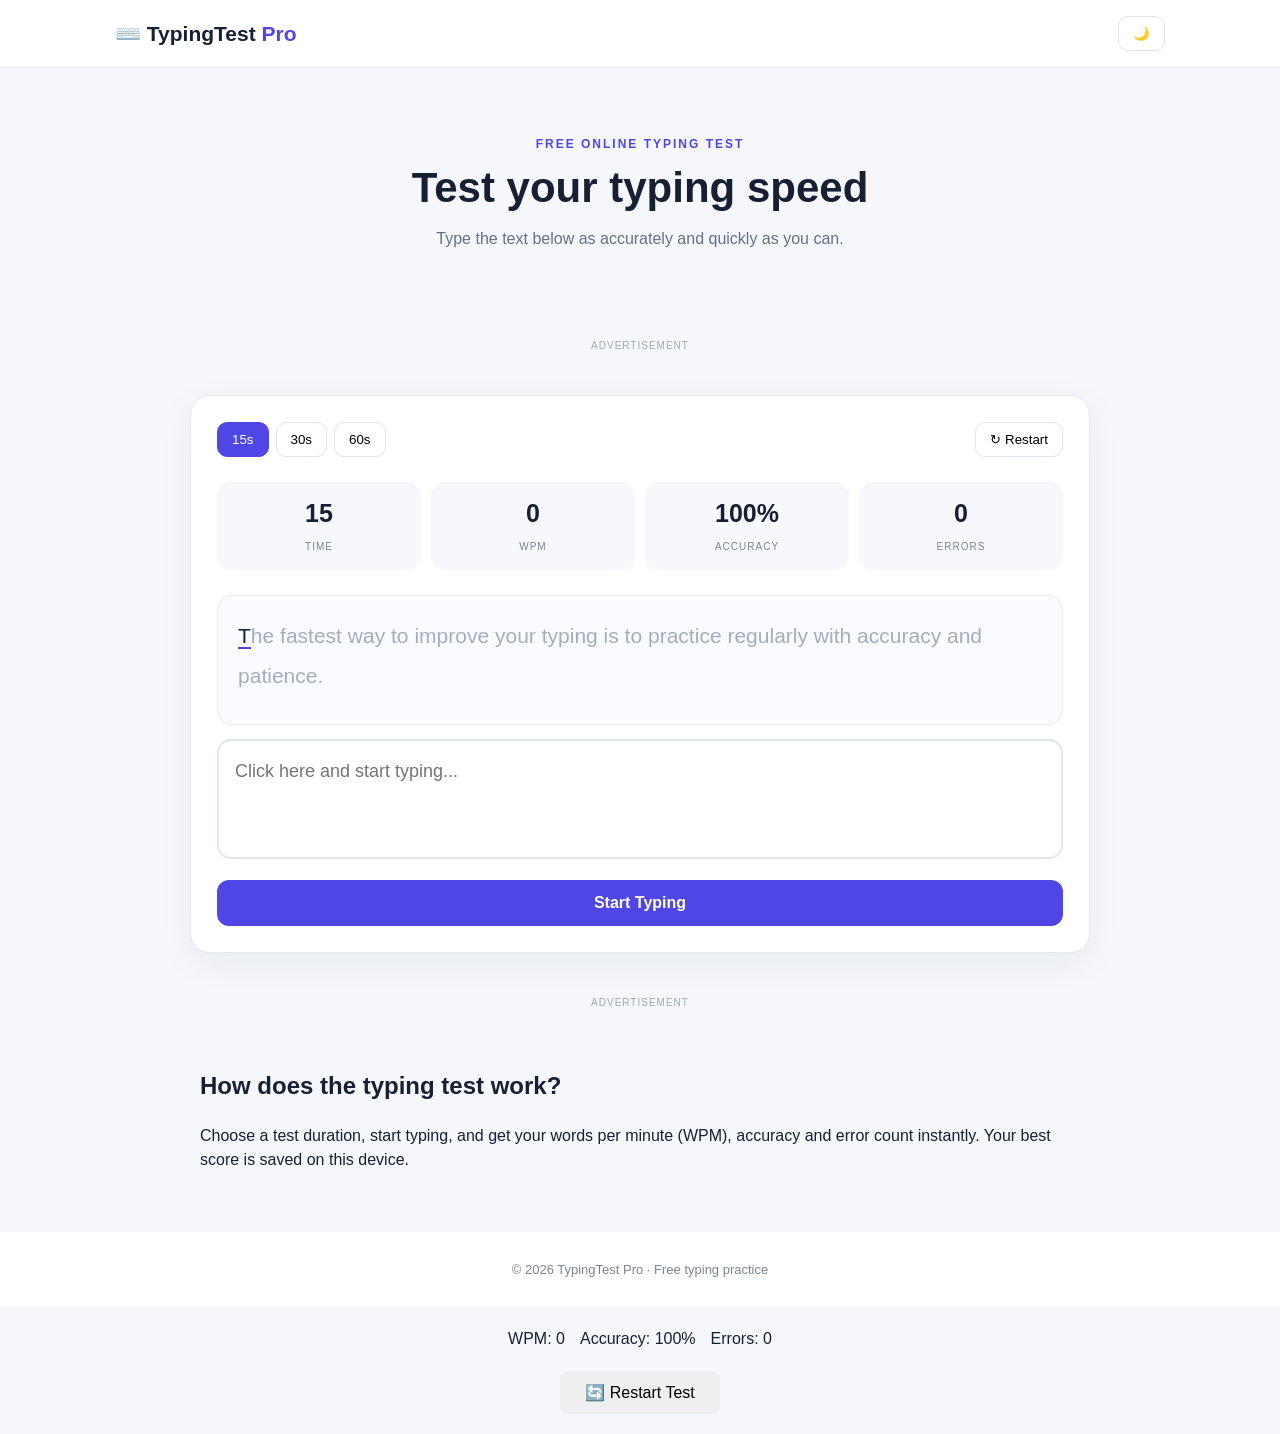
==== index.html @ d23f078a "Update index.html" ====
<!doctype html>
<html lang="en">
<head><script>
  atOptions = {
    'key' : 'dd710abb575d3dab8503ae7235281c71',
    'format' : 'iframe',
    'height' : 250,
    'width' : 300,
    'params' : {}
  };
</script>
<script src="https://underminestudiedboot.com/dd710abb575d3dab8503ae7235281c71/invoke.js"></script>
<meta charset="utf-8">
<meta name="viewport" content="width=device-width,initial-scale=1">
<meta name="description" content="Free typing speed test. Measure WPM and accuracy in seconds.">
<title>TypingTest Pro — Free Typing Speed Test</title>
<link rel="stylesheet" href="style.css">
</head>
<body>
  <script>
  atOptions = {
    'key' : 'dd710abb575d3dab8503ae7235281c71',
    'format' : 'iframe',
    'height' : 250,
    'width' : 300,
    'params' : {}
  };
</script>
<script src="https://underminestudiedboot.com/dd710abb575d3dab8503ae7235281c71/invoke.js"></script>
<header class="topbar">
  <div class="brand">⌨️ TypingTest <span>Pro</span></div>
  <button id="themeBtn" class="ghost">🌙</button>
</header>

<main>
  <section class="hero">
    <p class="eyebrow">FREE ONLINE TYPING TEST</p>
    <h1>Test your typing speed</h1>
    <p>Type the text below as accurately and quickly as you can.</p>
  </section>

  <section class="ad ad-top">ADVERTISEMENT</section>

  <section class="card">
    <div class="controls">
      <div class="modes">
        <button class="time active" data-time="15">15s</button>
        <button class="time" data-time="30">30s</button>
        <button class="time" data-time="60">60s</button>
      </div>
      <button id="restart" class="secondary">↻ Restart</button>
    </div>

    <div class="stats">
      <div><b id="time">15</b><small>TIME</small></div>
      <div><b id="wpm">0</b><small>WPM</small></div>
      <div><b id="accuracy">100%</b><small>ACCURACY</small></div>
      <div><b id="errors">0</b><small>ERRORS</small></div>
    </div>

    <div id="quote" class="quote" aria-label="Text to type"></div>
    <textarea id="input" placeholder="Click here and start typing..." spellcheck="false" autocomplete="off" autocapitalize="off"></textarea>
    <button id="start" class="start">Start Typing</button>
    <div id="result" class="result hidden"></div>
  </section>

  <section class="ad ad-bottom">ADVERTISEMENT</section>

  <section class="info">
    <h2>How does the typing test work?</h2>
    <p>Choose a test duration, start typing, and get your words per minute (WPM), accuracy and error count instantly. Your best score is saved on this device.</p>
  </section>
</main>

<footer>© 2026 TypingTest Pro · Free typing practice</footer>
<script src="script.js"></script><script>
  atOptions = {
    'key' : 'dd710abb575d3dab8503ae7235281c71',
    'format' : 'iframe',
    'height' : 250,
    'width' : 300,
    'params' : {}
  };
</script>
<script src="https://underminestudiedboot.com/dd710abb575d3dab8503ae7235281c71/invoke.js"></script>
  <div style="display:flex;justify-content:center;gap:15px;flex-wrap:wrap;margin:20px 0;">
  <div>WPM: <span id="wpm">0</span></div>
  <div>Accuracy: <span id="accuracy">100</span>%</div>
  <div>Errors: <span id="errors">0</span></div>
</div>

<script>
function updateStats() {
  const input = document.querySelector("textarea, input[type='text']");
  if (!input) return;

  const text = input.value;
  const words = text.trim() ? text.trim().split(/\s+/).length : 0;

  const elapsed = window.startTime
    ? (Date.now() - window.startTime) / 60000
    : 0;

  const wpm = elapsed > 0 ? Math.round(words / elapsed) : 0;

  document.getElementById("wpm").textContent = wpm;
}

document.addEventListener("input", function() {
  if (!window.startTime) window.startTime = Date.now();
  updateStats();
});
</script>
  <div style="text-align:center;margin:20px;">
  <button onclick="location.reload()" 
    style="padding:12px 25px;border:0;border-radius:8px;cursor:pointer;font-size:16px;">
    🔄 Restart Test
  </button>
  </div>
</body><script>
  atOptions = {
    'key' : 'dd710abb575d3dab8503ae7235281c71',
    'format' : 'iframe',
    'height' : 250,
    'width' : 300,
    'params' : {}
  };
</script>
<script src="https://underminestudiedboot.com/dd710abb575d3dab8503ae7235281c71/invoke.js"></script>
</html>
---- style.css ----
*{box-sizing:border-box}body{margin:0;font-family:Inter,Arial,sans-serif;background:#f5f7fb;color:#172033;line-height:1.5}.topbar{height:68px;background:#fff;border-bottom:1px solid #e7eaf0;display:flex;align-items:center;justify-content:space-between;padding:0 max(20px,calc((100% - 1050px)/2));position:sticky;top:0;z-index:5}.brand{font-weight:800;font-size:21px}.brand span{color:#4f46e5}.ghost,.secondary,.time{border:1px solid #dfe3eb;background:#fff;border-radius:10px;padding:9px 14px;cursor:pointer}.hero{text-align:center;padding:55px 20px 28px}.eyebrow{font-size:12px;font-weight:800;letter-spacing:2px;color:#4f46e5}.hero h1{font-size:42px;line-height:1.1;margin:8px 0}.hero p:last-child{color:#657086}.ad{max-width:1050px;margin:15px auto;text-align:center;color:#a0a8b7;font-size:10px;letter-spacing:1px;min-height:70px;display:flex;align-items:center;justify-content:center}.card{max-width:900px;margin:0 auto;background:#fff;border:1px solid #e5e8ef;border-radius:20px;padding:26px;box-shadow:0 10px 35px rgba(20,30,55,.06)}.controls{display:flex;justify-content:space-between;gap:12px}.modes{display:flex;gap:7px}.time.active{background:#4f46e5;color:#fff;border-color:#4f46e5}.stats{display:grid;grid-template-columns:repeat(4,1fr);gap:10px;margin:25px 0}.stats div{background:#f7f8fc;border-radius:14px;text-align:center;padding:13px}.stats b{display:block;font-size:25px}.stats small{font-size:10px;color:#7b8496;letter-spacing:1px}.quote{font-size:21px;line-height:1.9;background:#fafbfe;border:1px solid #e8ebf2;border-radius:14px;padding:20px;min-height:130px;margin-bottom:14px}.quote .correct{color:#172033}.quote .wrong{color:#dc2626;background:#fee2e2}.quote .current{border-bottom:2px solid #4f46e5}.quote .pending{color:#a5adbc}textarea{width:100%;height:120px;resize:none;border:2px solid #e1e5ee;border-radius:14px;padding:16px;font:18px/1.6 Arial;outline:none}textarea:focus{border-color:#4f46e5}.start{width:100%;margin-top:14px;padding:14px;border:0;border-radius:12px;background:#4f46e5;color:#fff;font-size:16px;font-weight:700;cursor:pointer}.result{margin-top:15px;padding:16px;border-radius:12px;background:#eef2ff;text-align:center;font-weight:700}.hidden{display:none}.info{max-width:900px;margin:30px auto 60px;padding:0 10px}.info h2{font-size:24px}footer{text-align:center;padding:28px;background:#fff;color:#7b8496;font-size:13px}@media(max-width:650px){.hero h1{font-size:32px}.card{margin:0 12px;padding:18px}.stats{grid-template-columns:repeat(2,1fr)}.quote{font-size:18px}.controls{align-items:center}.ad{margin-left:15px;margin-right:15px}}body.dark{background:#10131b;color:#eef2f8}body.dark .topbar,body.dark .card,body.dark footer{background:#171b25;border-color:#292f3c}body.dark .quote,body.dark .stats div,body.dark textarea{background:#11151e;color:#eef2f8;border-color:#303746}body.dark .ghost,body.dark .secondary,body.dark .time{background:#171b25;color:#eef2f8;border-color:#303746}
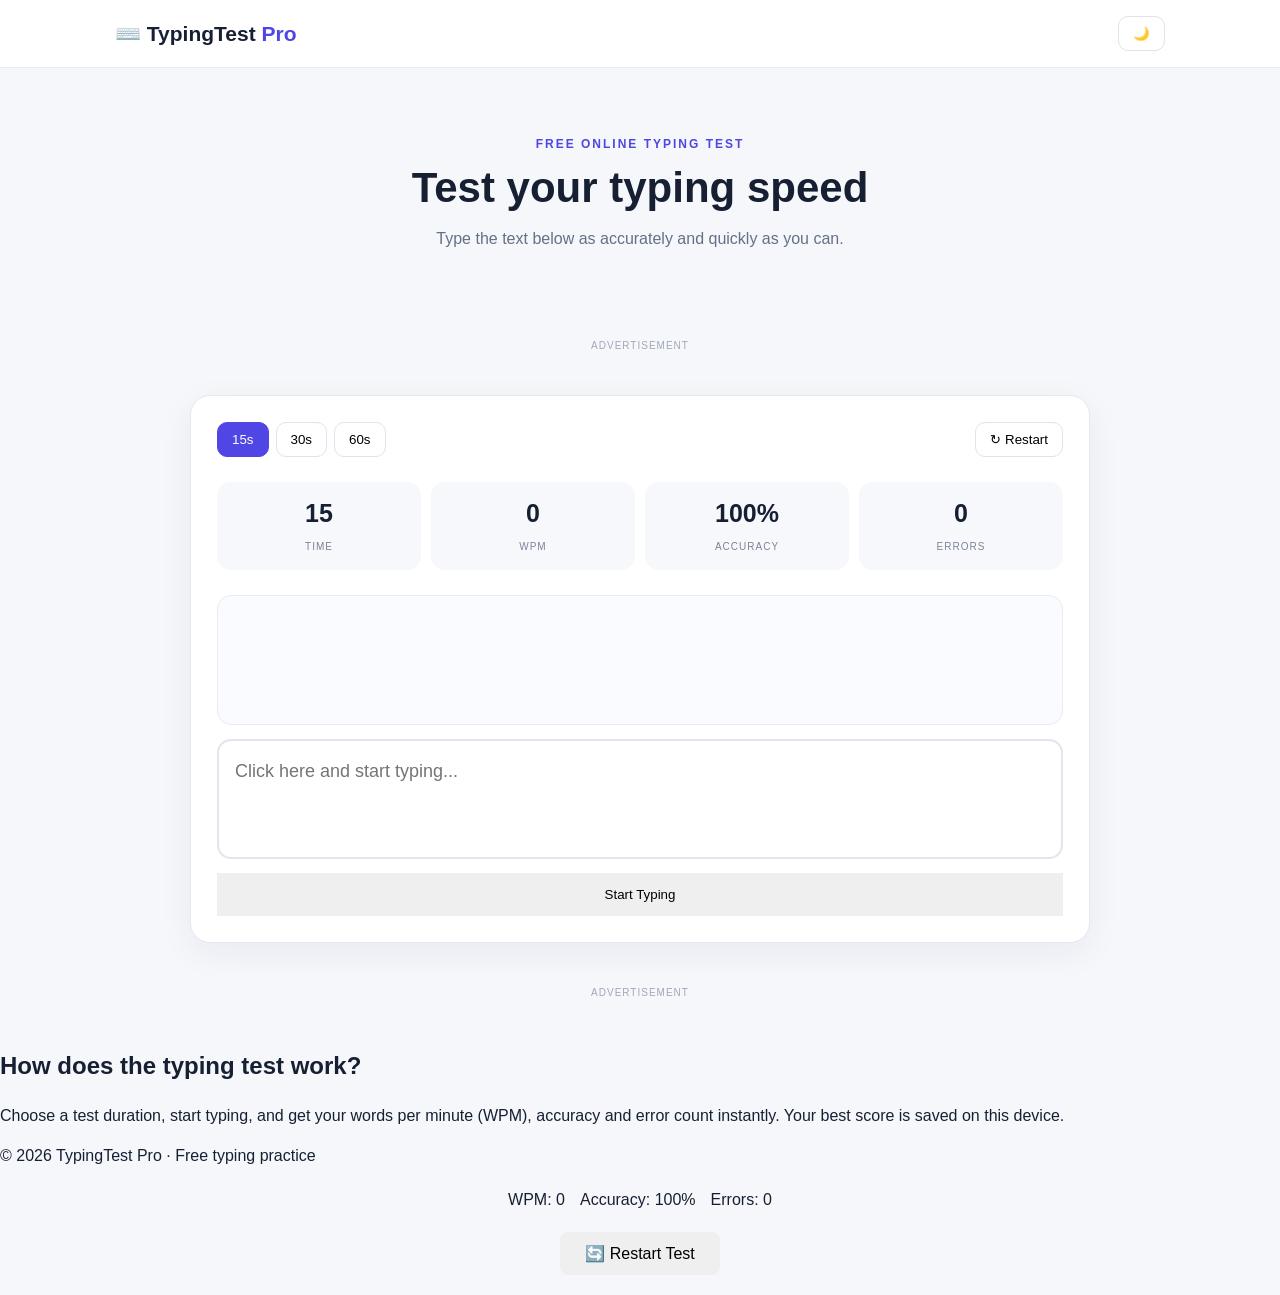
==== commit e3ce7e77: "Update index.html" ====
--- a/index.html
+++ b/index.html
@@ -1,6 +1,14 @@
 <!doctype html>
 <html lang="en">
-<head><script>
+<head>
+  <meta name="description" content="Free online typing speed test. Test your typing speed, WPM, accuracy and errors in 15, 30 or 60 seconds.">
+
+<meta name="keywords" content="typing test, typing speed test, WPM test, typing practice, online typing test">
+
+<meta name="robots" content="index, follow">
+
+<link rel="canonical" href="https://anil007-hub.github.io/typing-test/">
+  <script>
   atOptions = {
     'key' : 'dd710abb575d3dab8503ae7235281c71',
     'format' : 'iframe',
--- a/style.css
+++ b/style.css
@@ -1 +1,219 @@
-*{box-sizing:border-box}body{margin:0;font-family:Inter,Arial,sans-serif;background:#f5f7fb;color:#172033;line-height:1.5}.topbar{height:68px;background:#fff;border-bottom:1px solid #e7eaf0;display:flex;align-items:center;justify-content:space-between;padding:0 max(20px,calc((100% - 1050px)/2));position:sticky;top:0;z-index:5}.brand{font-weight:800;font-size:21px}.brand span{color:#4f46e5}.ghost,.secondary,.time{border:1px solid #dfe3eb;background:#fff;border-radius:10px;padding:9px 14px;cursor:pointer}.hero{text-align:center;padding:55px 20px 28px}.eyebrow{font-size:12px;font-weight:800;letter-spacing:2px;color:#4f46e5}.hero h1{font-size:42px;line-height:1.1;margin:8px 0}.hero p:last-child{color:#657086}.ad{max-width:1050px;margin:15px auto;text-align:center;color:#a0a8b7;font-size:10px;letter-spacing:1px;min-height:70px;display:flex;align-items:center;justify-content:center}.card{max-width:900px;margin:0 auto;background:#fff;border:1px solid #e5e8ef;border-radius:20px;padding:26px;box-shadow:0 10px 35px rgba(20,30,55,.06)}.controls{display:flex;justify-content:space-between;gap:12px}.modes{display:flex;gap:7px}.time.active{background:#4f46e5;color:#fff;border-color:#4f46e5}.stats{display:grid;grid-template-columns:repeat(4,1fr);gap:10px;margin:25px 0}.stats div{background:#f7f8fc;border-radius:14px;text-align:center;padding:13px}.stats b{display:block;font-size:25px}.stats small{font-size:10px;color:#7b8496;letter-spacing:1px}.quote{font-size:21px;line-height:1.9;background:#fafbfe;border:1px solid #e8ebf2;border-radius:14px;padding:20px;min-height:130px;margin-bottom:14px}.quote .correct{color:#172033}.quote .wrong{color:#dc2626;background:#fee2e2}.quote .current{border-bottom:2px solid #4f46e5}.quote .pending{color:#a5adbc}textarea{width:100%;height:120px;resize:none;border:2px solid #e1e5ee;border-radius:14px;padding:16px;font:18px/1.6 Arial;outline:none}textarea:focus{border-color:#4f46e5}.start{width:100%;margin-top:14px;padding:14px;border:0;border-radius:12px;background:#4f46e5;color:#fff;font-size:16px;font-weight:700;cursor:pointer}.result{margin-top:15px;padding:16px;border-radius:12px;background:#eef2ff;text-align:center;font-weight:700}.hidden{display:none}.info{max-width:900px;margin:30px auto 60px;padding:0 10px}.info h2{font-size:24px}footer{text-align:center;padding:28px;background:#fff;color:#7b8496;font-size:13px}@media(max-width:650px){.hero h1{font-size:32px}.card{margin:0 12px;padding:18px}.stats{grid-template-columns:repeat(2,1fr)}.quote{font-size:18px}.controls{align-items:center}.ad{margin-left:15px;margin-right:15px}}body.dark{background:#10131b;color:#eef2f8}body.dark .topbar,body.dark .card,body.dark footer{background:#171b25;border-color:#292f3c}body.dark .quote,body.dark .stats div,body.dark textarea{background:#11151e;color:#eef2f8;border-color:#303746}body.dark .ghost,body.dark .secondary,body.dark .time{background:#171b25;color:#eef2f8;border-color:#303746}+*{
+  box-sizing:border-box;
+}
+
+html{
+  scroll-behavior:smooth;
+}
+
+body{
+  margin:0;
+  font-family:Inter,Arial,sans-serif;
+  background:#f5f7fb;
+  color:#172033;
+  line-height:1.5;
+  overflow-x:hidden;
+}
+
+button,
+textarea{
+  font-family:inherit;
+}
+
+button{
+  -webkit-tap-highlight-color:transparent;
+}
+
+/* TOP BAR */
+.topbar{
+  min-height:68px;
+  background:#fff;
+  border-bottom:1px solid #e7eaf0;
+  display:flex;
+  align-items:center;
+  justify-content:space-between;
+  padding:0 max(20px,calc((100% - 1050px)/2));
+  position:sticky;
+  top:0;
+  z-index:5;
+}
+
+.brand{
+  font-weight:800;
+  font-size:21px;
+}
+
+.brand span{
+  color:#4f46e5;
+}
+
+.ghost,
+.secondary,
+.time{
+  border:1px solid #dfe3eb;
+  background:#fff;
+  border-radius:10px;
+  padding:9px 14px;
+  cursor:pointer;
+  transition:.2s;
+}
+
+.ghost:hover,
+.secondary:hover,
+.time:hover{
+  transform:translateY(-1px);
+}
+
+/* HERO */
+.hero{
+  text-align:center;
+  padding:55px 20px 28px;
+}
+
+.eyebrow{
+  font-size:12px;
+  font-weight:800;
+  letter-spacing:2px;
+  color:#4f46e5;
+}
+
+.hero h1{
+  font-size:42px;
+  line-height:1.1;
+  margin:8px 0;
+}
+
+.hero p:last-child{
+  color:#657086;
+}
+
+/* ADS */
+.ad{
+  max-width:1050px;
+  margin:15px auto;
+  text-align:center;
+  color:#a0a8b7;
+  font-size:10px;
+  letter-spacing:1px;
+  min-height:70px;
+  display:flex;
+  align-items:center;
+  justify-content:center;
+  overflow:hidden;
+}
+
+/* MAIN CARD */
+.card{
+  width:calc(100% - 30px);
+  max-width:900px;
+  margin:0 auto;
+  background:#fff;
+  border:1px solid #e5e8ef;
+  border-radius:20px;
+  padding:26px;
+  box-shadow:0 10px 35px rgba(20,30,55,.06);
+}
+
+/* CONTROLS */
+.controls{
+  display:flex;
+  justify-content:space-between;
+  align-items:center;
+  gap:12px;
+}
+
+.modes{
+  display:flex;
+  gap:7px;
+  flex-wrap:wrap;
+}
+
+.time.active{
+  background:#4f46e5;
+  color:#fff;
+  border-color:#4f46e5;
+}
+
+/* STATS */
+.stats{
+  display:grid;
+  grid-template-columns:repeat(4,1fr);
+  gap:10px;
+  margin:25px 0;
+}
+
+.stats div{
+  background:#f7f8fc;
+  border-radius:14px;
+  text-align:center;
+  padding:13px;
+  min-width:0;
+}
+
+.stats b{
+  display:block;
+  font-size:25px;
+  word-break:break-word;
+}
+
+.stats small{
+  font-size:10px;
+  color:#7b8496;
+  letter-spacing:1px;
+}
+
+/* QUOTE */
+.quote{
+  font-size:21px;
+  line-height:1.9;
+  background:#fafbfe;
+  border:1px solid #e8ebf2;
+  border-radius:14px;
+  padding:20px;
+  min-height:130px;
+  margin-bottom:14px;
+  overflow-wrap:anywhere;
+}
+
+.quote .correct{
+  color:#172033;
+}
+
+.quote .wrong{
+  color:#dc2626;
+  background:#fee2e2;
+}
+
+.quote .current{
+  border-bottom:2px solid #4f46e5;
+}
+
+.quote .pending{
+  color:#a5adbc;
+}
+
+/* INPUT */
+textarea{
+  display:block;
+  width:100%;
+  height:120px;
+  resize:none;
+  border:2px solid #e1e5ee;
+  border-radius:14px;
+  padding:16px;
+  font:18px/1.6 Arial,sans-serif;
+  outline:none;
+  transition:.2s;
+}
+
+textarea:focus{
+  border-color:#4f46e5;
+}
+
+/* START BUTTON */
+.start{
+  width:100%;
+  margin-top:14px;
+  padding:14px;
+  border:0;
+ 
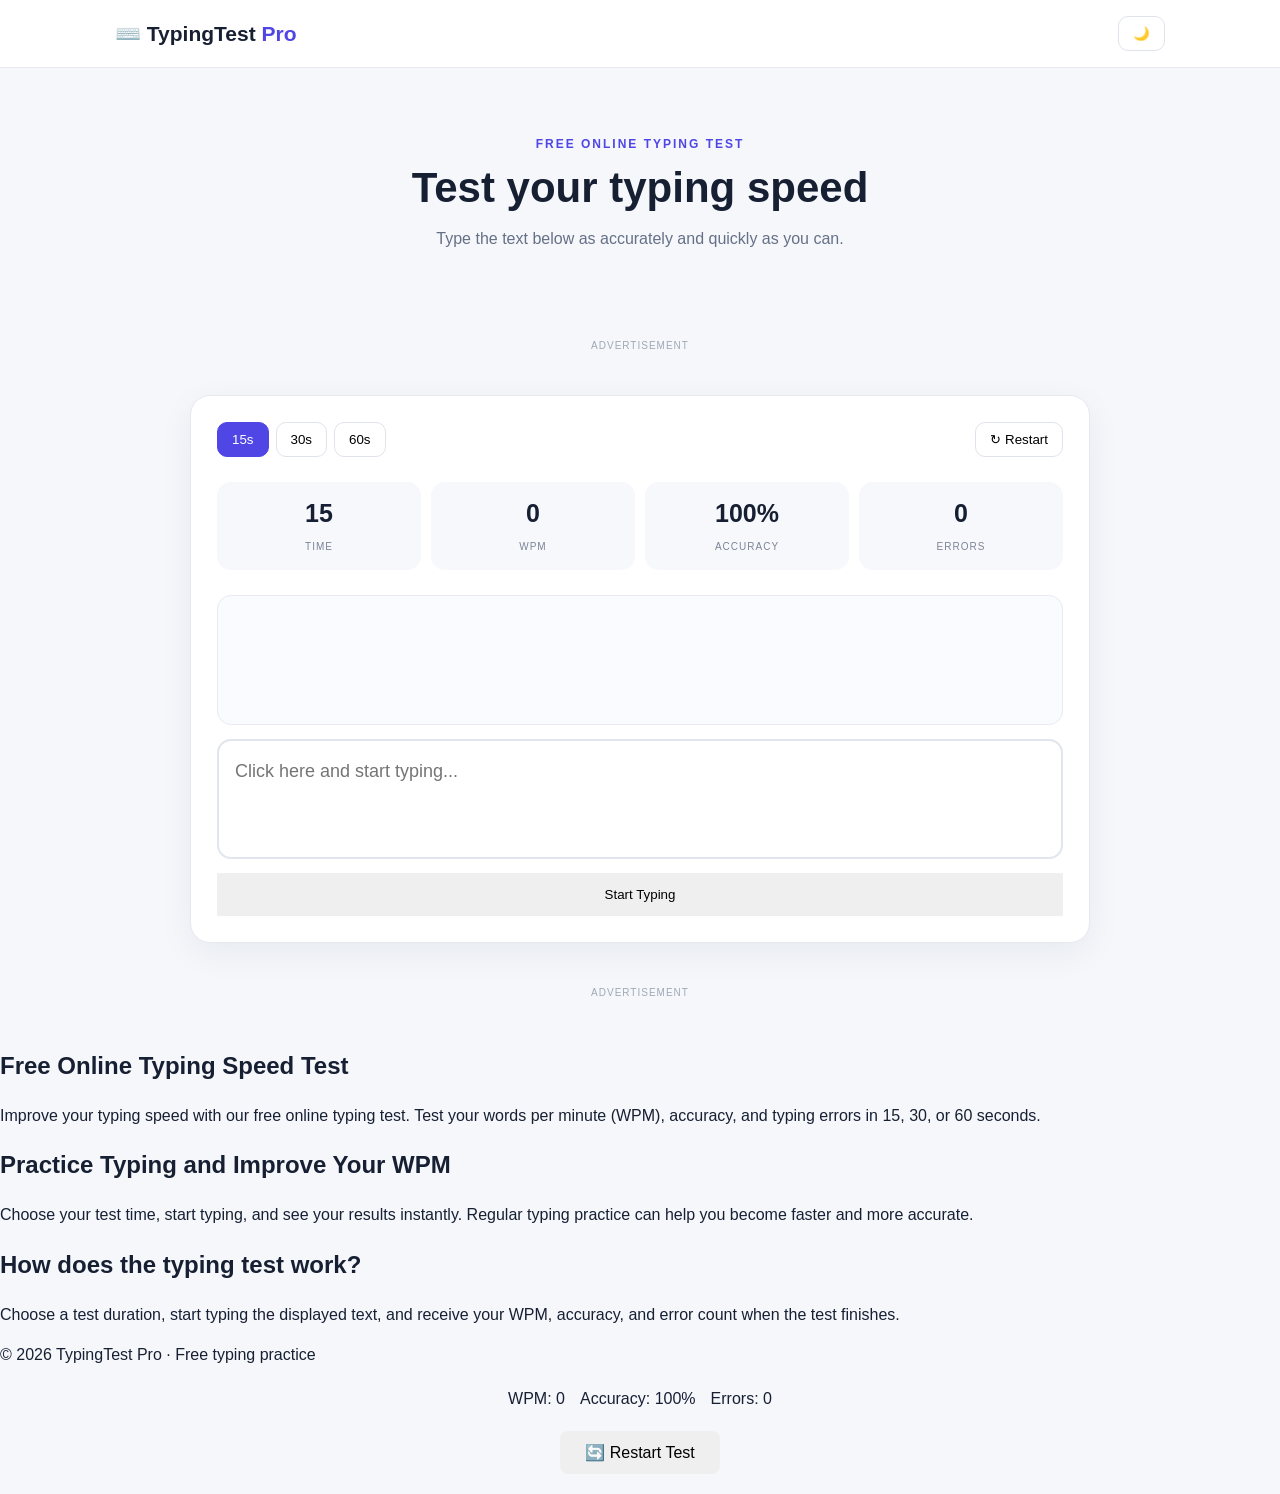
==== commit e39af1aa: "Update index.html" ====
--- a/index.html
+++ b/index.html
@@ -1,7 +1,13 @@
 <!doctype html>
 <html lang="en">
 <head>
+  <title>Free Typing Speed Test – Test Your WPM & Accuracy</title>
+  <meta name="google-site-verification" content="XgRW7GeqAEVSWIoh6iEKVpdFo2V8I3pmKnqkbNcT4Mo" />
   <meta name="description" content="Free online typing speed test. Test your typing speed, WPM, accuracy and errors in 15, 30 or 60 seconds.">
+  <meta property="og:title" content="Free Typing Speed Test">
+<meta property="og:description" content="Test your typing speed, WPM, accuracy and errors online for free.">
+<meta property="og:type" content="website">
+<meta property="og:url" content="https://anil007-hub.github.io/typing-test/">
 
 <meta name="keywords" content="typing test, typing speed test, WPM test, typing practice, online typing test">
 
@@ -74,10 +80,31 @@
 
   <section class="ad ad-bottom">ADVERTISEMENT</section>
 
-  <section class="info">
-    <h2>How does the typing test work?</h2>
-    <p>Choose a test duration, start typing, and get your words per minute (WPM), accuracy and error count instantly. Your best score is saved on this device.</p>
-  </section>
+<section class="info">
+
+  <h2>Free Online Typing Speed Test</h2>
+
+  <p>
+    Improve your typing speed with our free online typing test.
+    Test your words per minute (WPM), accuracy, and typing errors
+    in 15, 30, or 60 seconds.
+  </p>
+
+  <h2>Practice Typing and Improve Your WPM</h2>
+
+  <p>
+    Choose your test time, start typing, and see your results instantly.
+    Regular typing practice can help you become faster and more accurate.
+  </p>
+
+  <h2>How does the typing test work?</h2>
+
+  <p>
+    Choose a test duration, start typing the displayed text, and receive
+    your WPM, accuracy, and error count when the test finishes.
+  </p>
+
+</section>
 </main>
 
 <footer>© 2026 TypingTest Pro · Free typing practice</footer>
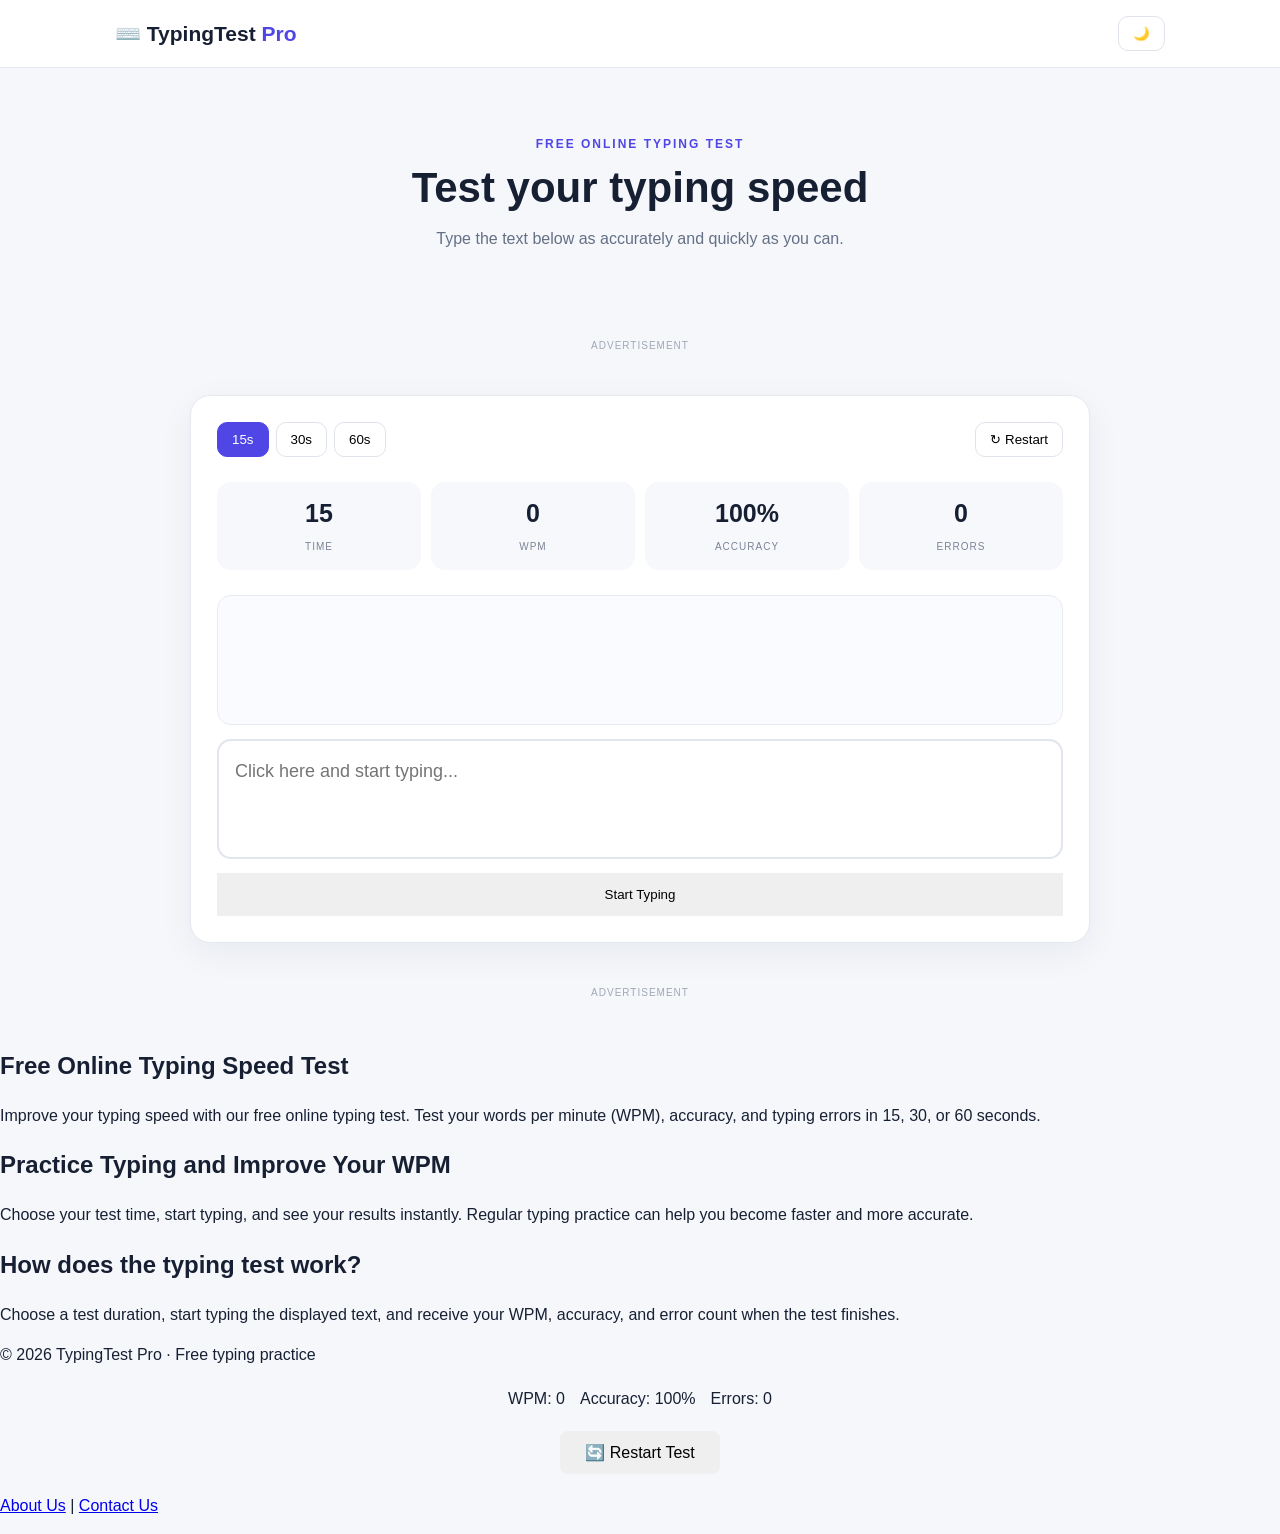
==== commit 64e0b652: "Update index.html" ====
--- a/index.html
+++ b/index.html
@@ -152,6 +152,10 @@
     🔄 Restart Test
   </button>
   </div>
+  <p>
+  <a href="about.html">About Us</a> |
+  <a href="contact.html">Contact Us</a>
+  </p>
 </body><script>
   atOptions = {
     'key' : 'dd710abb575d3dab8503ae7235281c71',
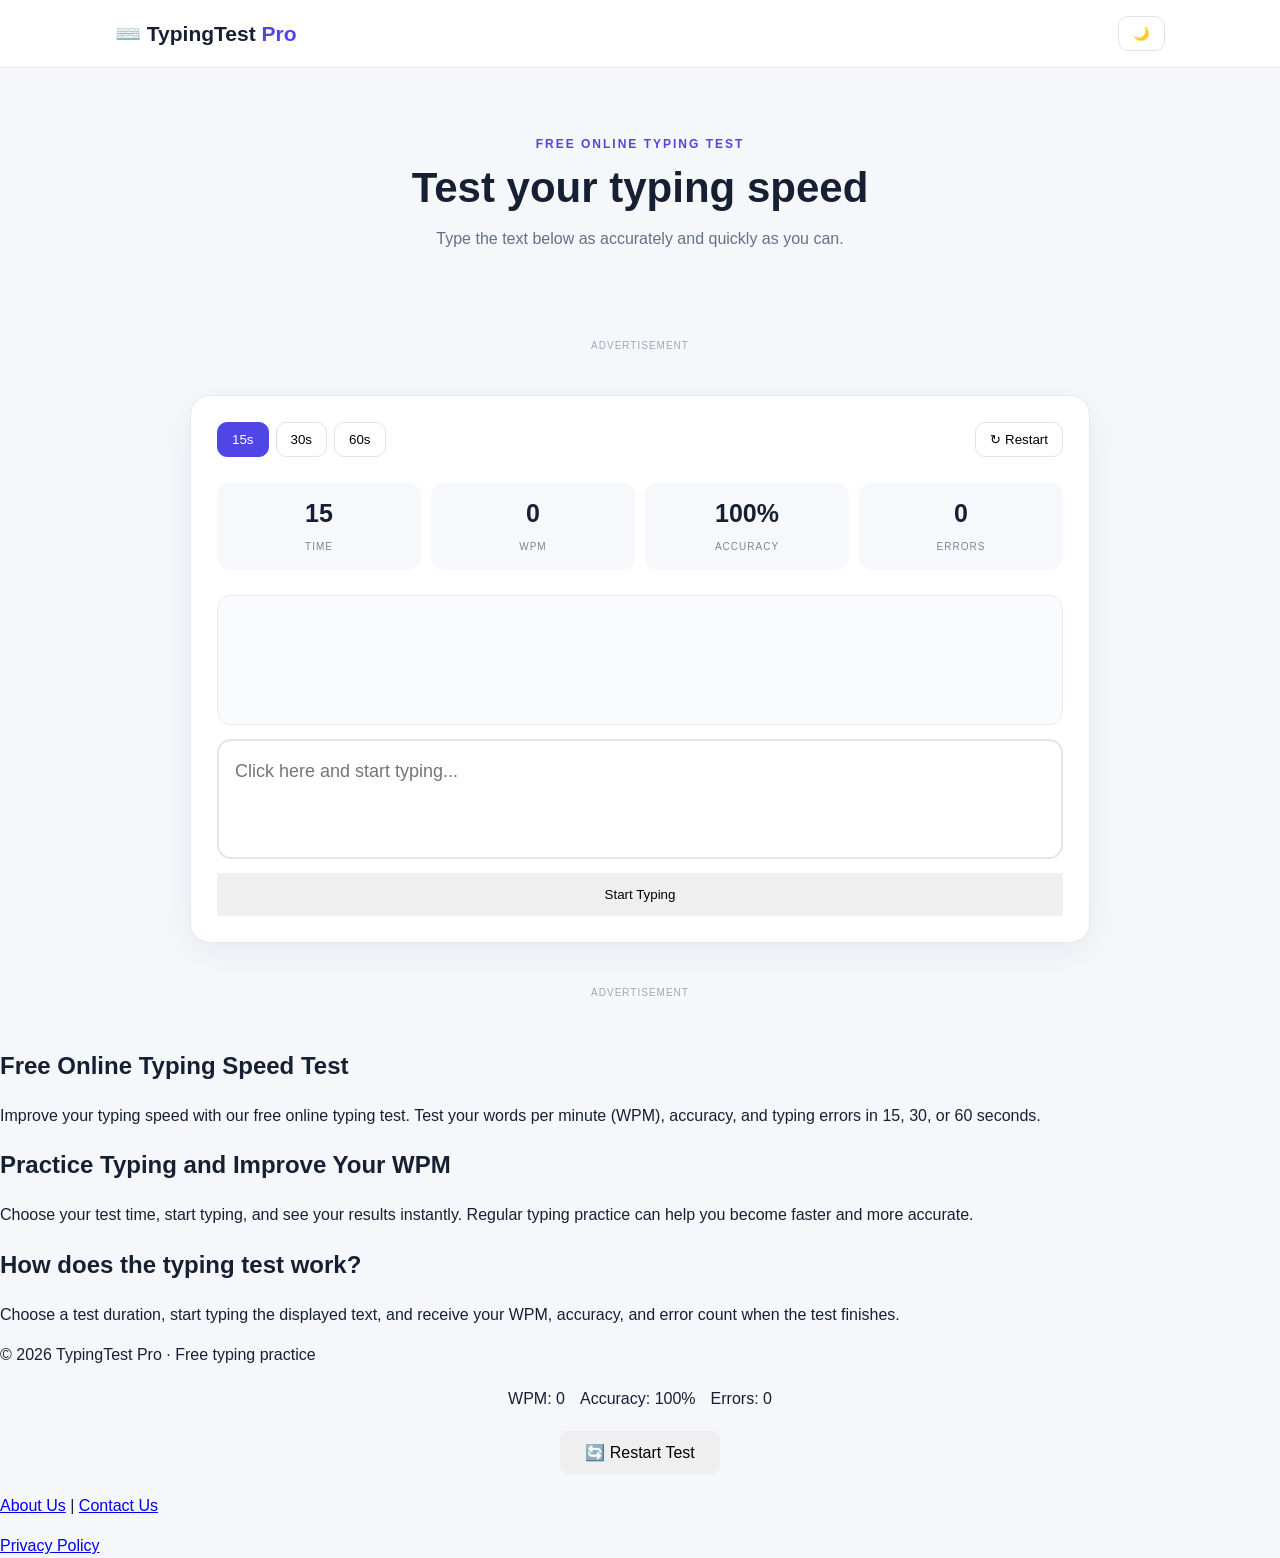
==== commit c85098ec: "Update index.html" ====
--- a/index.html
+++ b/index.html
@@ -155,7 +155,7 @@
   <p>
   <a href="about.html">About Us</a> |
   <a href="contact.html">Contact Us</a>
-  </p>
+  </p><a href="privacy.html">Privacy Policy</a>
 </body><script>
   atOptions = {
     'key' : 'dd710abb575d3dab8503ae7235281c71',
